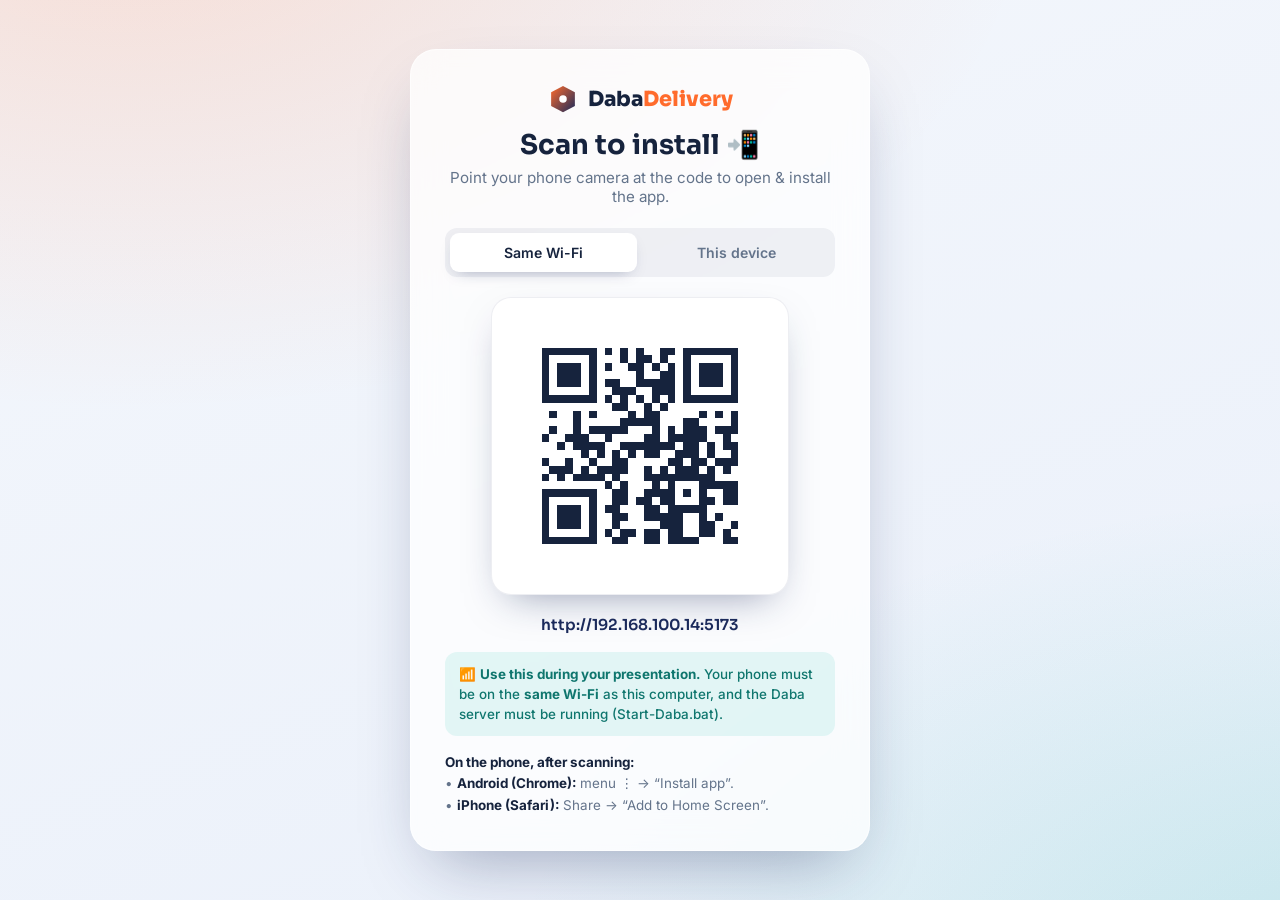
==== scan.html @ ccc9f2db "Daba-Delivery: installable PWA with zone-locked Dijkstra, tap-to-talk, QR install" ====
<!DOCTYPE html>
<html lang="en">
<head>
  <meta charset="UTF-8" />
  <meta name="viewport" content="width=device-width, initial-scale=1.0" />
  <title>Daba-Delivery — Scan to install</title>
  <link rel="preconnect" href="https://fonts.googleapis.com" />
  <link href="https://fonts.googleapis.com/css2?family=Sora:wght@600;700;800&family=Inter:wght@400;500;600;700&display=swap" rel="stylesheet" />
  <style>
    :root{ --brand:#FF6B2C; --brand-2:#1B2A5B; --accent:#12B6A8; --ink:#16233D; --muted:#64748B; }
    *{box-sizing:border-box;margin:0;padding:0}
    body{font-family:"Inter",system-ui,sans-serif;color:var(--ink);min-height:100vh;
      background:
        radial-gradient(900px 500px at 10% -10%, rgba(255,107,44,.18), transparent),
        radial-gradient(900px 500px at 110% 110%, rgba(18,182,168,.18), transparent),
        linear-gradient(160deg,#F4F7FC,#EAF0FA);
      display:grid;place-items:center;padding:30px}
    .card{background:rgba(255,255,255,.75);backdrop-filter:blur(16px);border:1px solid rgba(255,255,255,.6);
      border-radius:26px;box-shadow:0 30px 70px -25px rgba(27,42,91,.4);max-width:460px;width:100%;
      padding:34px;text-align:center}
    .logo{display:flex;align-items:center;justify-content:center;gap:10px;margin-bottom:6px}
    .logo strong{font-family:"Sora";font-size:1.3rem;font-weight:800}
    .logo strong span{color:var(--brand)}
    h1{font-family:"Sora";font-size:1.7rem;margin:14px 0 6px}
    .sub{color:var(--muted);font-size:.95rem;margin-bottom:22px}
    .qr-box{background:#fff;border-radius:20px;padding:18px;display:inline-block;
      box-shadow:0 16px 40px -18px rgba(27,42,91,.5);border:1px solid rgba(27,42,91,.08)}
    .qr-box img{display:block;width:260px;height:260px;image-rendering:pixelated}
    .tabs{display:flex;gap:6px;background:rgba(27,42,91,.06);padding:5px;border-radius:12px;margin:0 0 20px}
    .tab{flex:1;border:0;background:transparent;padding:11px;border-radius:9px;font-weight:600;color:var(--muted);
      cursor:pointer;font-family:inherit;transition:.25s;font-size:.88rem}
    .tab.active{background:#fff;color:var(--ink);box-shadow:0 6px 16px -8px rgba(27,42,91,.4)}
    .url{margin-top:16px;font-family:"Sora";font-weight:600;color:var(--brand-2);word-break:break-all;font-size:.95rem}
    .hint{margin-top:18px;background:rgba(18,182,168,.1);color:#0F766E;border-radius:12px;padding:12px 14px;
      font-size:.84rem;font-weight:500;line-height:1.5;text-align:left}
    .steps{margin-top:16px;text-align:left;color:var(--muted);font-size:.84rem;line-height:1.6}
    .steps b{color:var(--ink)}
    .pane{display:none}
    .pane.active{display:block;animation:fade .35s ease}
    @keyframes fade{from{opacity:0;transform:translateY(6px)}to{opacity:1;transform:none}}
  </style>
</head>
<body>
  <div class="card">
    <div class="logo">
      <svg viewBox="0 0 48 48" width="30" height="30" aria-hidden="true">
        <path d="M24 3 L43 13 V35 L24 45 L5 35 V13 Z" fill="url(#g)"/>
        <circle cx="24" cy="24" r="6" fill="#fff"/>
        <defs><linearGradient id="g" x1="0" y1="0" x2="1" y2="1">
          <stop offset="0" stop-color="#FF6B2C"/><stop offset="1" stop-color="#1B2A5B"/>
        </linearGradient></defs>
      </svg>
      <strong>Daba<span>Delivery</span></strong>
    </div>
    <h1>Scan to install 📲</h1>
    <p class="sub">Point your phone camera at the code to open & install the app.</p>

    <div class="tabs">
      <button class="tab active" data-pane="lan">Same Wi-Fi</button>
      <button class="tab" data-pane="loc">This device</button>
    </div>

    <div class="pane active" id="pane-lan">
      <div class="qr-box"><img src="qr-lan.png" alt="QR code — local network" /></div>
      <div class="url">http://192.168.100.14:5173</div>
      <div class="hint">📶 <b>Use this during your presentation.</b> Your phone must be on the <b>same Wi-Fi</b> as this computer, and the Daba server must be running (Start-Daba.bat).</div>
      <div class="steps">
        <b>On the phone, after scanning:</b><br>
        • <b>Android (Chrome):</b> menu ⋮ → “Install app”.<br>
        • <b>iPhone (Safari):</b> Share → “Add to Home Screen”.
      </div>
    </div>

    <div class="pane" id="pane-loc">
      <div class="qr-box"><img src="qr-localhost.png" alt="QR code — localhost" /></div>
      <div class="url">http://localhost:5173</div>
      <div class="hint">💻 For opening on <b>this same computer</b> only. A phone cannot reach “localhost” — use the “Same Wi-Fi” tab, or publish online for a public QR.</div>
    </div>
  </div>

  <script>
    document.querySelectorAll(".tab").forEach(t =>
      t.addEventListener("click", () => {
        document.querySelectorAll(".tab").forEach(x => x.classList.remove("active"));
        document.querySelectorAll(".pane").forEach(x => x.classList.remove("active"));
        t.classList.add("active");
        document.getElementById("pane-" + t.dataset.pane).classList.add("active");
      })
    );
  </script>
</body>
</html>
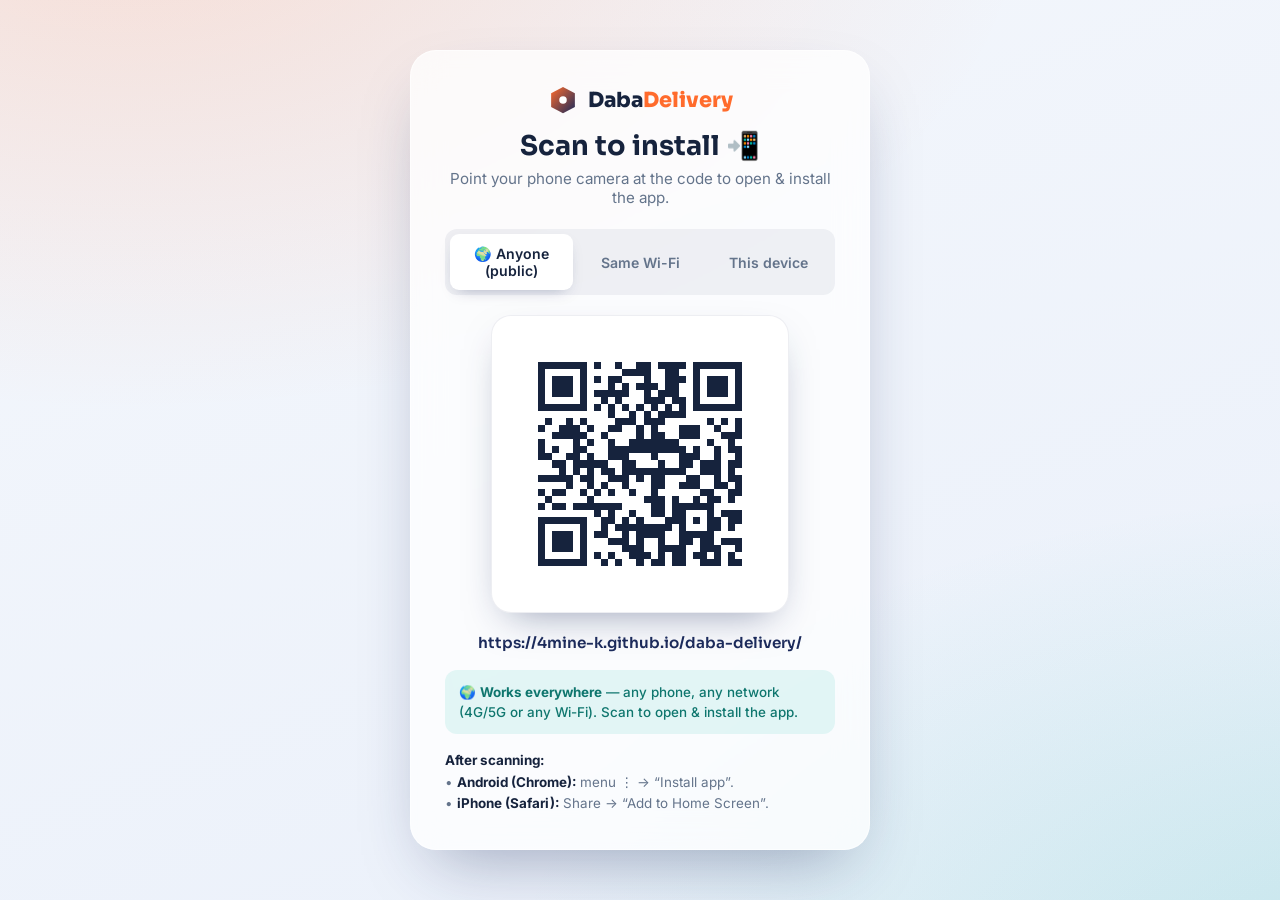
==== commit 9890fe95: "Add public QR for GitHub Pages URL" ====
--- a/scan.html
+++ b/scan.html
@@ -56,11 +56,21 @@
     <p class="sub">Point your phone camera at the code to open & install the app.</p>
 
     <div class="tabs">
-      <button class="tab active" data-pane="lan">Same Wi-Fi</button>
+      <button class="tab active" data-pane="pub">🌍 Anyone (public)</button>
+      <button class="tab" data-pane="lan">Same Wi-Fi</button>
       <button class="tab" data-pane="loc">This device</button>
     </div>
-
-    <div class="pane active" id="pane-lan">
+    <div class="pane active" id="pane-pub">
+      <div class="qr-box"><img src="qr-public.png" alt="QR code — public URL" /></div>
+      <div class="url">https://4mine-k.github.io/daba-delivery/</div>
+      <div class="hint">🌍 <b>Works everywhere</b> — any phone, any network (4G/5G or any Wi-Fi). Scan to open & install the app.</div>
+      <div class="steps">
+        <b>After scanning:</b><br>
+        • <b>Android (Chrome):</b> menu ⋮ → “Install app”.<br>
+        • <b>iPhone (Safari):</b> Share → “Add to Home Screen”.
+      </div>
+    </div>
+    <div class="pane" id="pane-lan">
       <div class="qr-box"><img src="qr-lan.png" alt="QR code — local network" /></div>
       <div class="url">http://192.168.100.14:5173</div>
       <div class="hint">📶 <b>Use this during your presentation.</b> Your phone must be on the <b>same Wi-Fi</b> as this computer, and the Daba server must be running (Start-Daba.bat).</div>
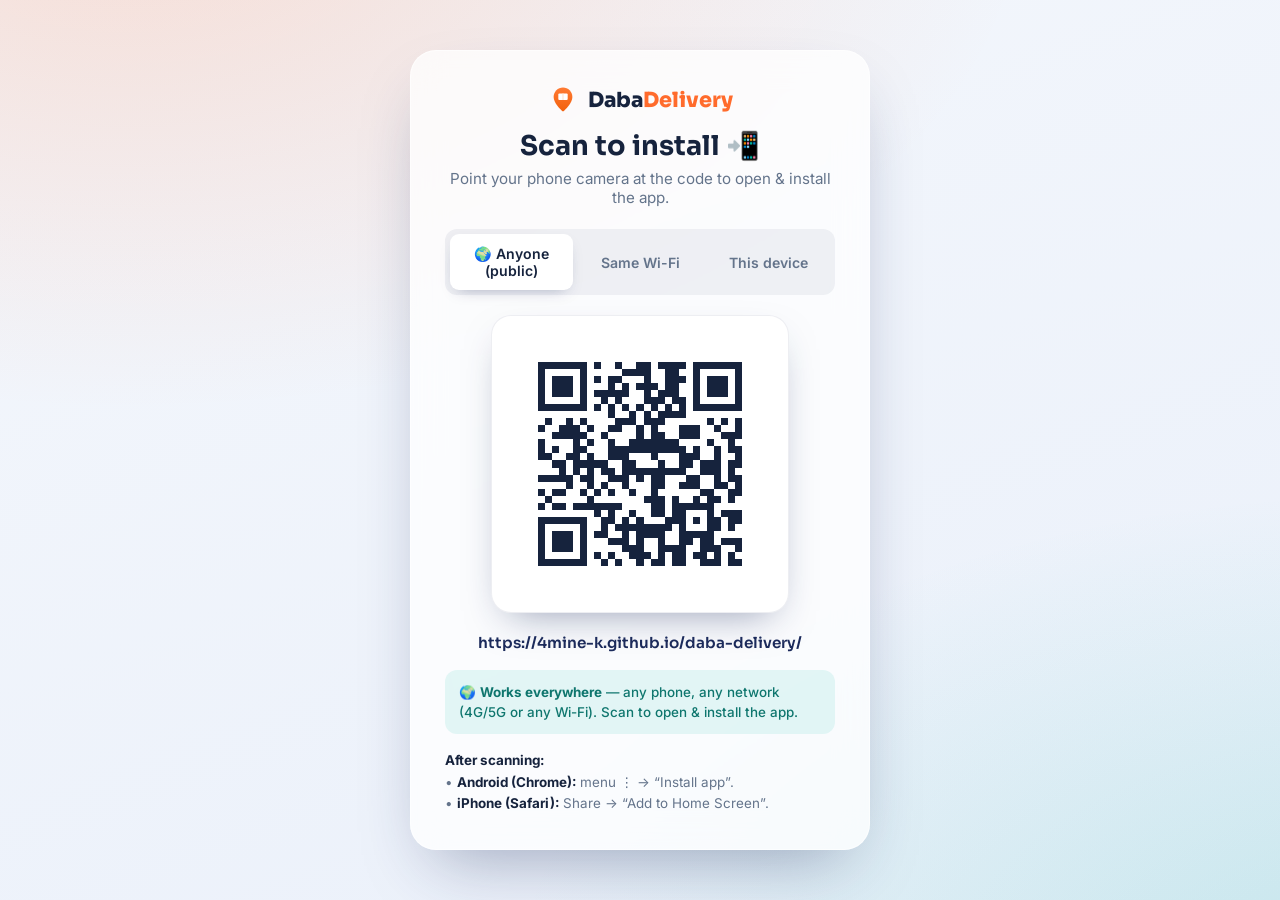
==== commit a1059c7f: "New logo: orange delivery pin with parcel; bump SW cache to v2" ====
--- a/scan.html
+++ b/scan.html
@@ -44,10 +44,11 @@
   <div class="card">
     <div class="logo">
       <svg viewBox="0 0 48 48" width="30" height="30" aria-hidden="true">
-        <path d="M24 3 L43 13 V35 L24 45 L5 35 V13 Z" fill="url(#g)"/>
-        <circle cx="24" cy="24" r="6" fill="#fff"/>
-        <defs><linearGradient id="g" x1="0" y1="0" x2="1" y2="1">
-          <stop offset="0" stop-color="#FF6B2C"/><stop offset="1" stop-color="#1B2A5B"/>
+        <path d="M24 4 C15.7 4 9 10.7 9 19 C9 29 20 39 24 42.5 C28 39 39 29 39 19 C39 10.7 32.3 4 24 4 Z" fill="url(#g)"/>
+        <rect x="16.5" y="13.5" width="15" height="10.5" rx="1.6" fill="#fff"/>
+        <rect x="23.1" y="13.5" width="1.8" height="10.5" fill="#FFE2D0"/>
+        <defs><linearGradient id="g" x1="0" y1="0" x2="0" y2="1">
+          <stop offset="0" stop-color="#FF7A33"/><stop offset="1" stop-color="#F2600C"/>
         </linearGradient></defs>
       </svg>
       <strong>Daba<span>Delivery</span></strong>
